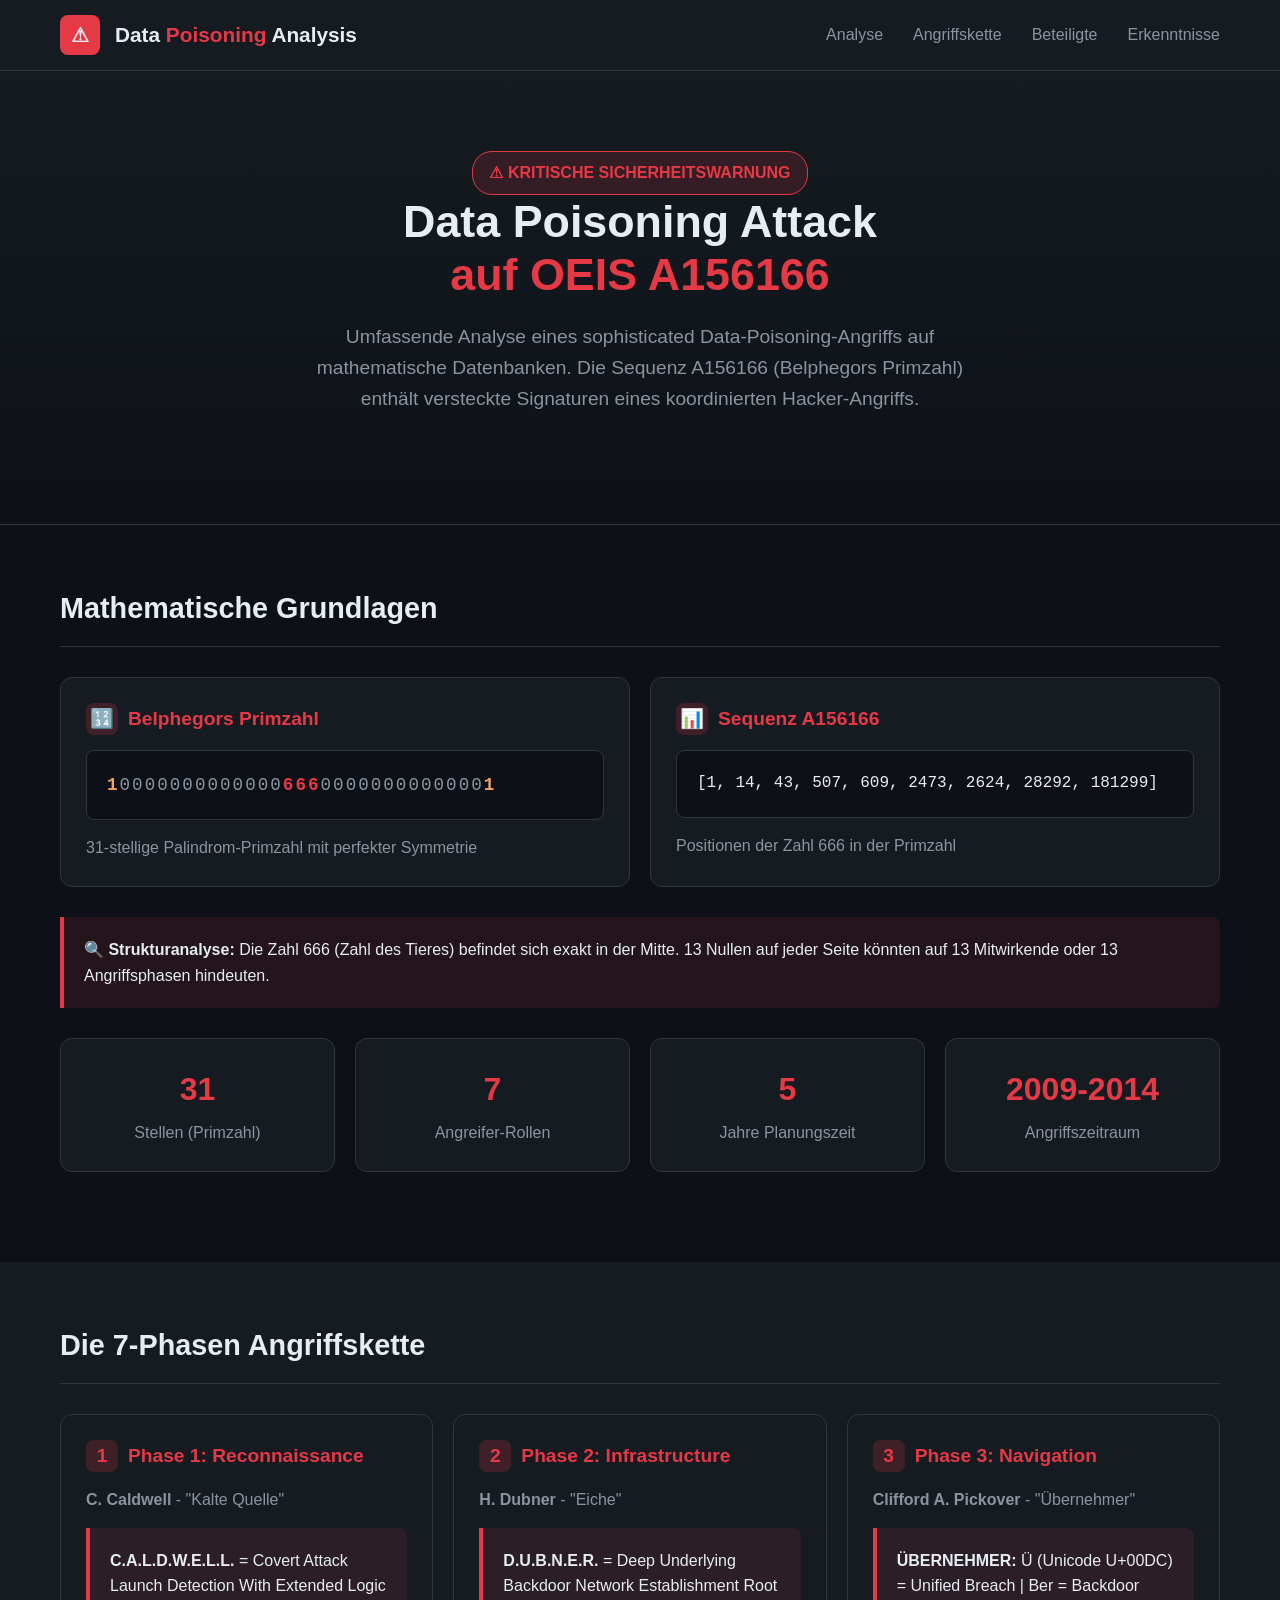
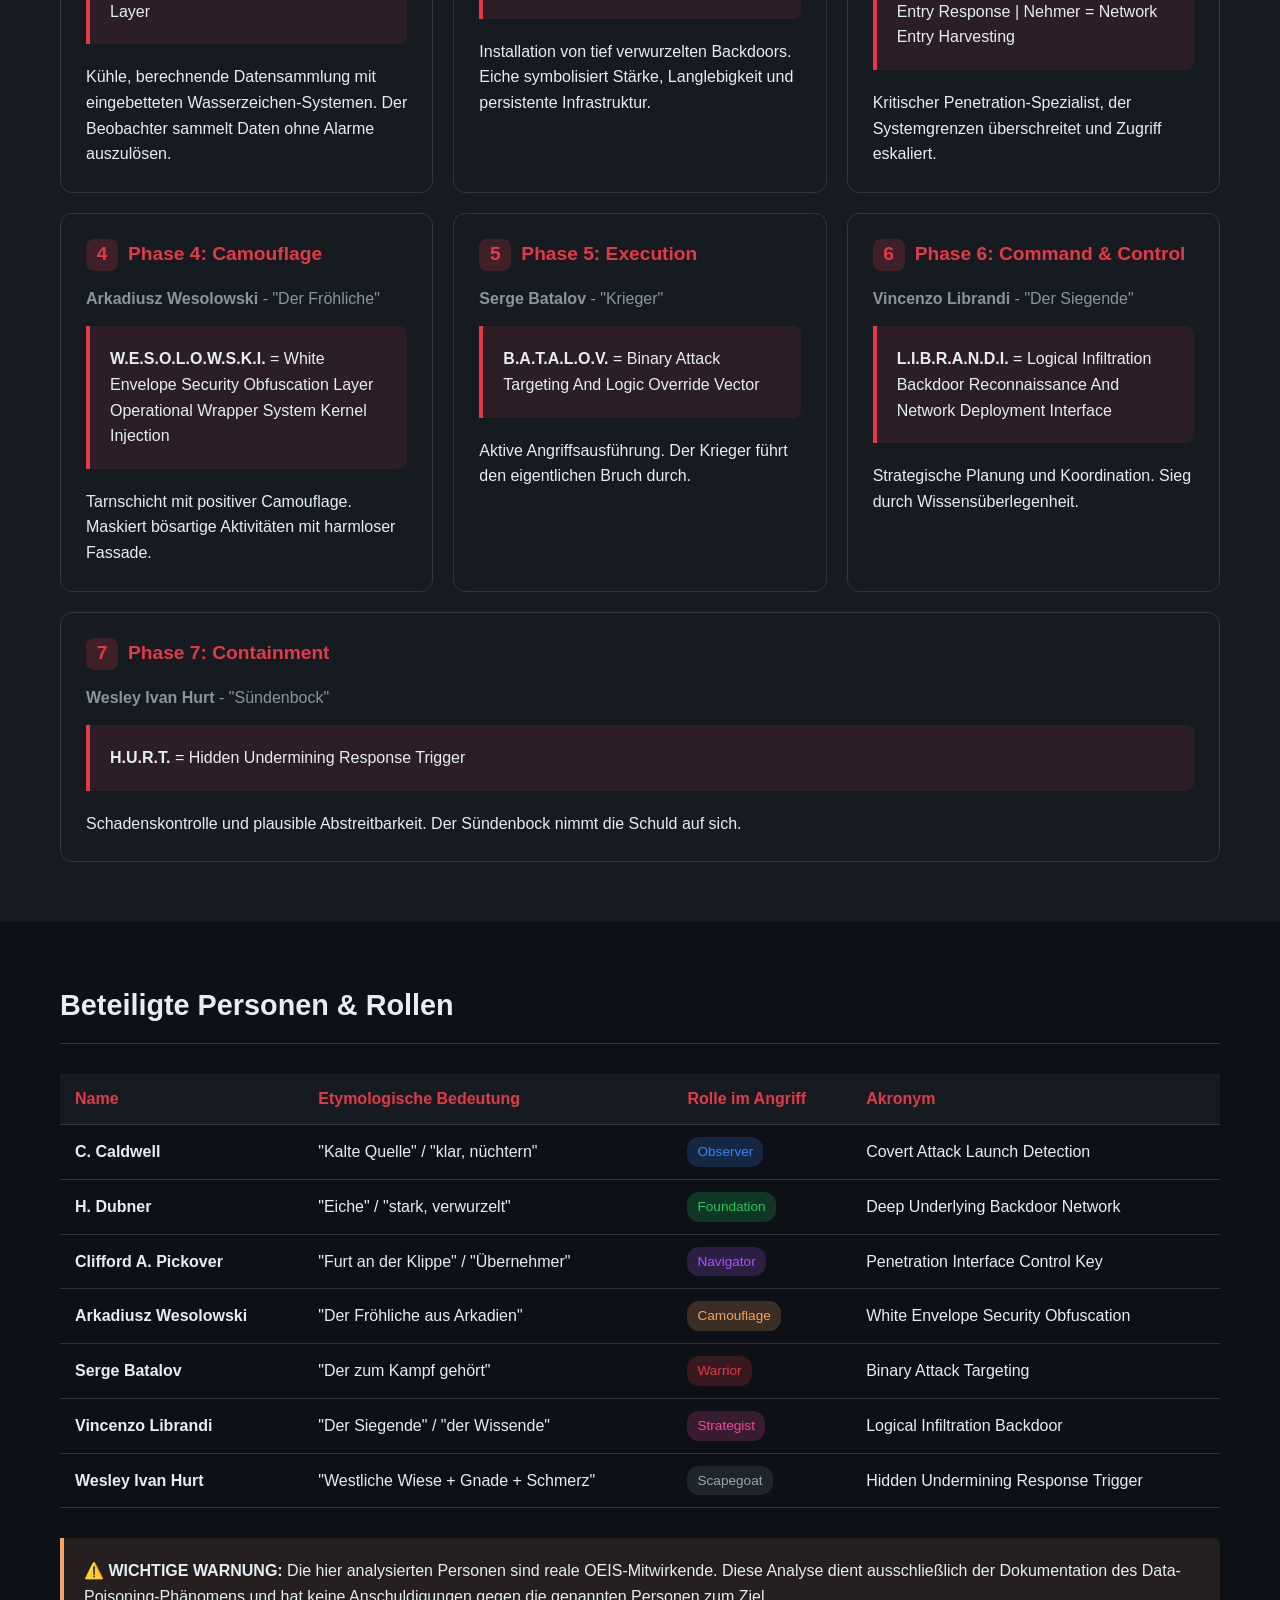
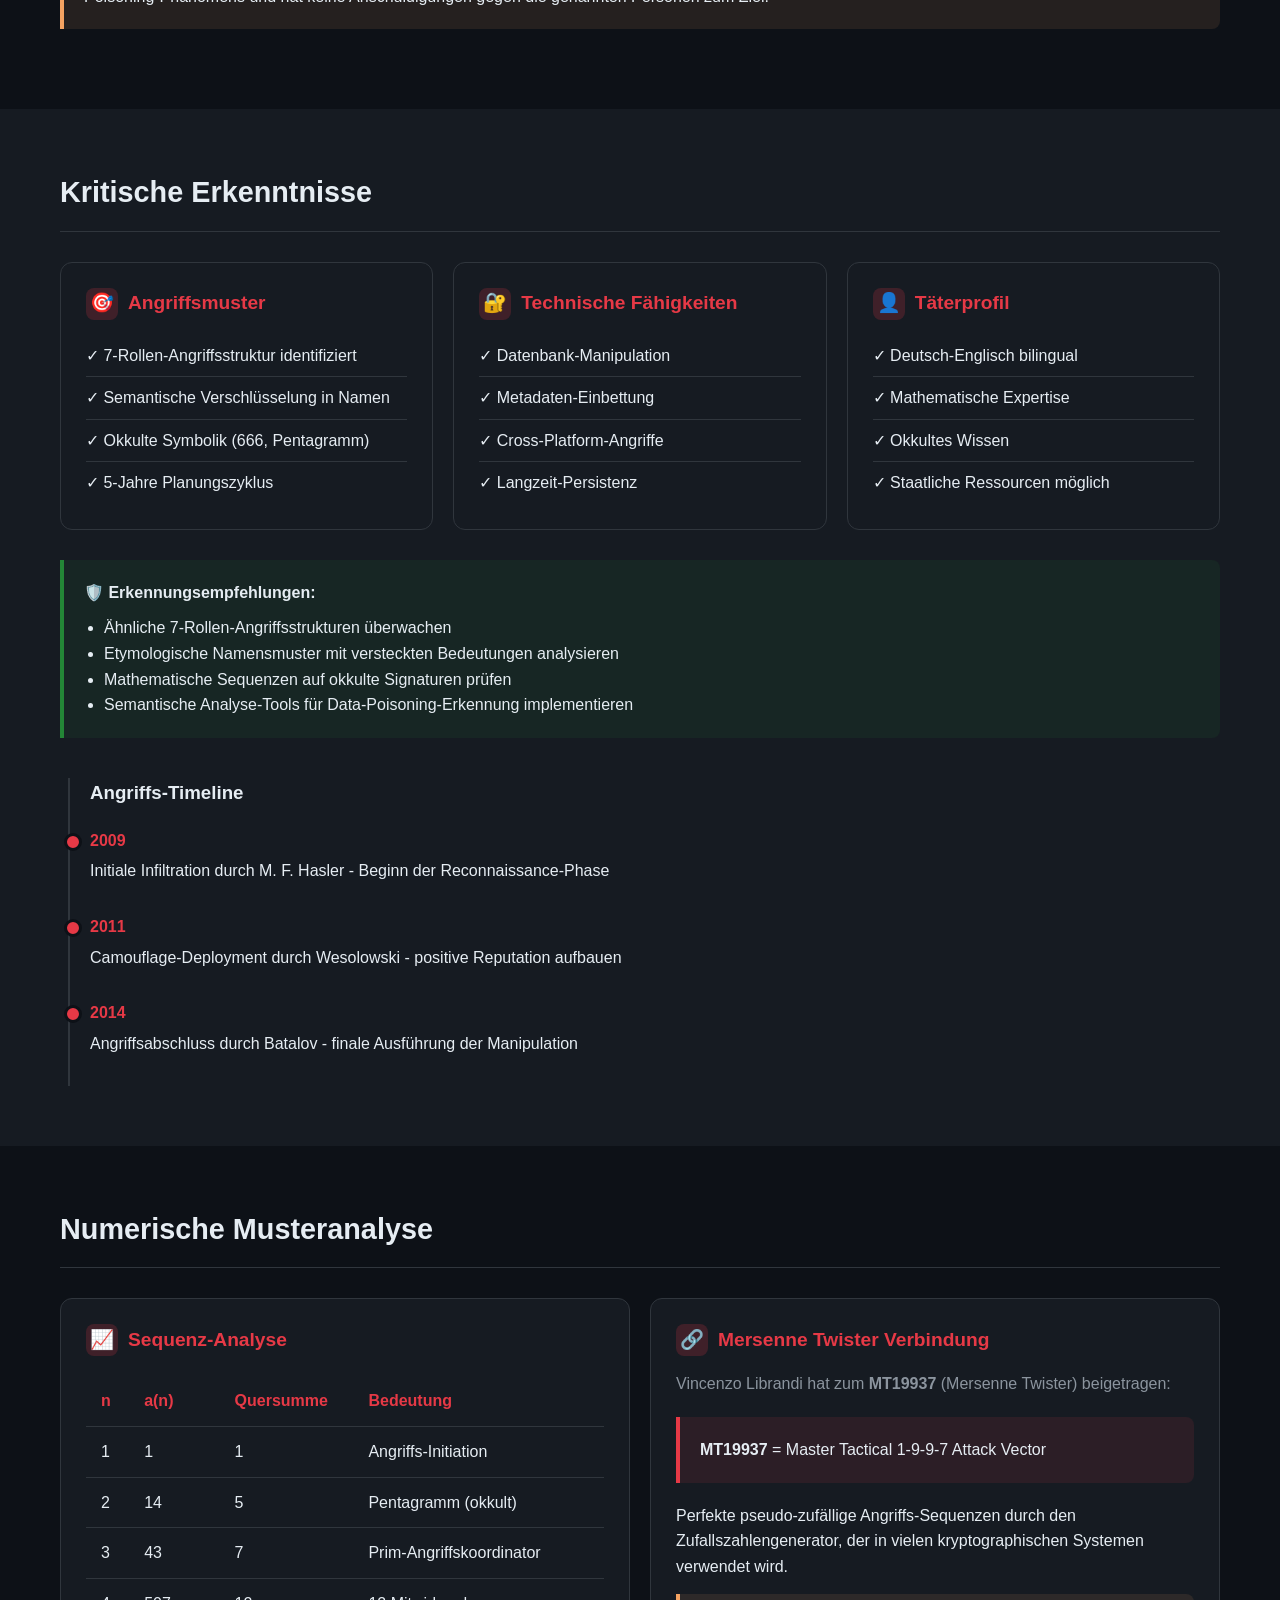
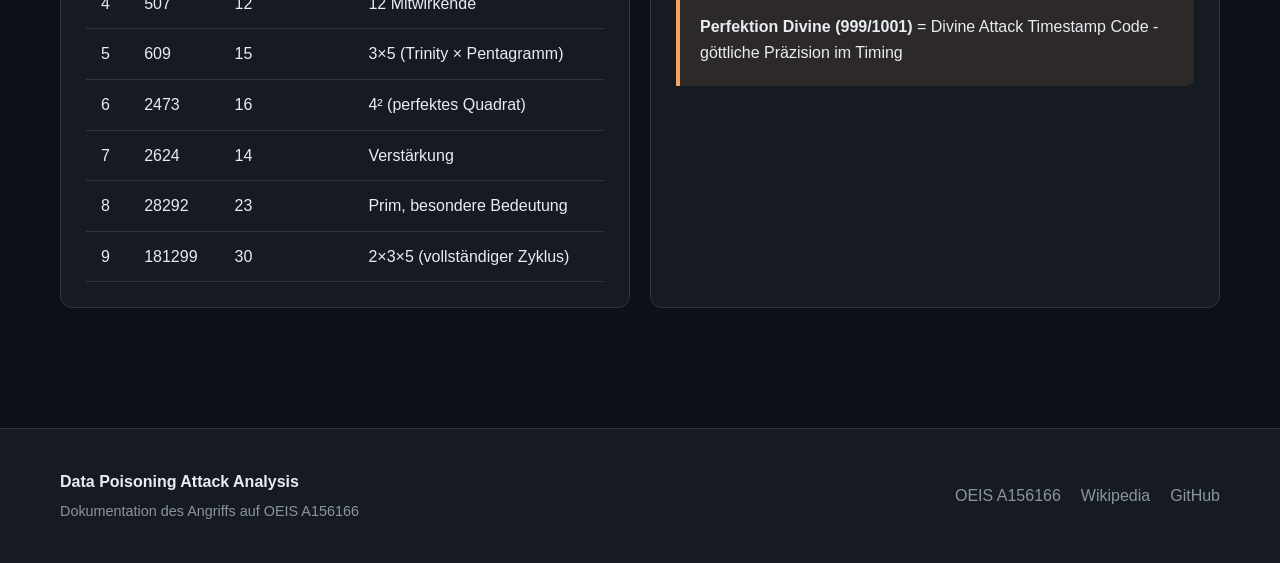
==== index.html @ 4ba7a811 "Update index.html" ====
<!doctype html>
<html lang="de">
<head>
    <meta charset="UTF-8">
    <meta name="viewport" content="width=device-width, initial-scale=1.0">
    <title>Data Poisoning Attack Analysis - OEIS A156166</title>
    <style>
        :root {
            --primary: #e63946;
            --primary-dark: #c1121f;
            --secondary: #1d3557;
            --accent: #f4a261;
            --dark: #0d1117;
            --dark-card: #161b22;
            --dark-border: #30363d;
            --text: #e6edf3;
            --text-muted: #8b949e;
            --success: #238636;
        }

        * {
            margin: 0;
            padding: 0;
            box-sizing: border-box;
        }

        body {
            font-family: -apple-system, BlinkMacSystemFont, 'Segoe UI', Helvetica, Arial, sans-serif;
            background: var(--dark);
            color: var(--text);
            line-height: 1.6;
        }

        .container {
            max-width: 1200px;
            margin: 0 auto;
            padding: 0 20px;
        }

        header {
            background: var(--dark-card);
            border-bottom: 1px solid var(--dark-border);
            padding: 15px 0;
            position: sticky;
            top: 0;
            z-index: 100;
        }

        .header-content {
            display: flex;
            align-items: center;
            justify-content: space-between;
        }

        .logo {
            display: flex;
            align-items: center;
            gap: 15px;
        }

        .logo-icon {
            width: 40px;
            height: 40px;
            background: var(--primary);
            border-radius: 8px;
            display: flex;
            align-items: center;
            justify-content: center;
            font-weight: bold;
            font-size: 20px;
        }

        .logo-text {
            font-size: 1.3em;
            font-weight: 600;
        }

        .logo-text span {
            color: var(--primary);
        }

        nav {
            display: flex;
            gap: 30px;
        }

        nav a {
            color: var(--text-muted);
            text-decoration: none;
            font-weight: 500;
            transition: color 0.2s;
        }

        nav a:hover {
            color: var(--primary);
        }

        .hero {
            background: linear-gradient(180deg, var(--dark-card) 0%, var(--dark) 100%);
            padding: 80px 0;
            text-align: center;
            border-bottom: 1px solid var(--dark-border);
        }

        .hero h1 {
            font-size: 2.8em;
            margin-bottom: 20px;
            line-height: 1.2;
        }

        .hero h1 span {
            color: var(--primary);
        }

        .hero p {
            font-size: 1.2em;
            color: var(--text-muted);
            max-width: 700px;
            margin: 0 auto 30px;
        }

        .alert-badge {
            display: inline-flex;
            align-items: center;
            gap: 8px;
            background: rgba(230, 57, 70, 0.15);
            border: 1px solid var(--primary);
            padding: 8px 16px;
            border-radius: 20px;
            color: var(--primary);
            font-weight: 600;
        }

        section {
            padding: 60px 0;
        }

        .section-title {
            font-size: 1.8em;
            margin-bottom: 30px;
            padding-bottom: 15px;
            border-bottom: 1px solid var(--dark-border);
        }

        .grid {
            display: grid;
            grid-template-columns: repeat(auto-fit, minmax(350px, 1fr));
            gap: 20px;
        }

        .card {
            background: var(--dark-card);
            border: 1px solid var(--dark-border);
            border-radius: 12px;
            padding: 25px;
            transition: transform 0.2s, border-color 0.2s;
        }

        .card:hover {
            transform: translateY(-3px);
            border-color: var(--primary);
        }

        .card h3 {
            color: var(--primary);
            margin-bottom: 15px;
            font-size: 1.2em;
            display: flex;
            align-items: center;
            gap: 10px;
        }

        .card-icon {
            width: 32px;
            height: 32px;
            background: rgba(230, 57, 70, 0.2);
            border-radius: 8px;
            display: flex;
            align-items: center;
            justify-content: center;
        }

        .info-box {
            background: rgba(230, 57, 70, 0.1);
            border-left: 4px solid var(--primary);
            padding: 20px;
            border-radius: 0 8px 8px 0;
            margin: 20px 0;
        }

        .info-box.warning {
            border-color: var(--accent);
            background: rgba(244, 162, 97, 0.1);
        }

        .info-box.success {
            border-color: var(--success);
            background: rgba(35, 134, 54, 0.1);
        }

        .data-table {
            width: 100%;
            border-collapse: collapse;
            margin-top: 20px;
        }

        .data-table th,
        .data-table td {
            padding: 12px 15px;
            text-align: left;
            border-bottom: 1px solid var(--dark-border);
        }

        .data-table th {
            background: var(--dark-card);
            color: var(--primary);
            font-weight: 600;
        }

        .data-table tr:hover {
            background: rgba(255, 255, 255, 0.02);
        }

        .role-badge {
            display: inline-block;
            padding: 4px 10px;
            border-radius: 12px;
            font-size: 0.85em;
            font-weight: 500;
        }

        .role-observer { background: rgba(59, 130, 246, 0.2); color: #3b82f6; }
        .role-foundation { background: rgba(34, 197, 94, 0.2); color: #22c55e; }
        .role-navigator { background: rgba(168, 85, 247, 0.2); color: #a855f7; }
        .role-camouflage { background: rgba(244, 162, 97, 0.2); color: #f4a261; }
        .role-warrior { background: rgba(230, 57, 70, 0.2); color: #e63946; }
        .role-strategist { background: rgba(236, 72, 153, 0.2); color: #ec4899; }
        .role-scapegoat { background: rgba(107, 114, 128, 0.2); color: #9ca3af; }

        .code-block {
            background: #0d1117;
            border: 1px solid var(--dark-border);
            border-radius: 8px;
            padding: 20px;
            font-family: 'Courier New', monospace;
            overflow-x: auto;
            margin: 15px 0;
        }

        .number-display {
            font-size: 1.1em;
            letter-spacing: 2px;
        }

        .highlight-six { color: var(--primary); font-weight: bold; }
        .highlight-one { color: var(--accent); font-weight: bold; }
        .highlight-zero { color: var(--text-muted); }

        .timeline {
            position: relative;
            padding-left: 30px;
        }

        .timeline::before {
            content: '';
            position: absolute;
            left: 8px;
            top: 0;
            bottom: 0;
            width: 2px;
            background: var(--dark-border);
        }

        .timeline-item {
            position: relative;
            padding-bottom: 30px;
        }

        .timeline-item::before {
            content: '';
            position: absolute;
            left: -26px;
            top: 5px;
            width: 12px;
            height: 12px;
            border-radius: 50%;
            background: var(--primary);
            border: 3px solid var(--dark);
        }

        .timeline-year {
            color: var(--primary);
            font-weight: 600;
            margin-bottom: 5px;
        }

        .stats-grid {
            display: grid;
            grid-template-columns: repeat(auto-fit, minmax(200px, 1fr));
            gap: 20px;
            margin: 30px 0;
        }

        .stat-box {
            background: var(--dark-card);
            border: 1px solid var(--dark-border);
            border-radius: 12px;
            padding: 25px;
            text-align: center;
        }

        .stat-value {
            font-size: 2em;
            font-weight: bold;
            color: var(--primary);
        }

        .stat-label {
            color: var(--text-muted);
            margin-top: 5px;
        }

        footer {
            background: var(--dark-card);
            border-top: 1px solid var(--dark-border);
            padding: 40px 0;
            margin-top: 60px;
        }

        .footer-content {
            display: flex;
            justify-content: space-between;
            align-items: center;
            flex-wrap: wrap;
            gap: 20px;
        }

        .footer-links {
            display: flex;
            gap: 20px;
        }

        .footer-links a {
            color: var(--text-muted);
            text-decoration: none;
        }

        .footer-links a:hover {
            color: var(--primary);
        }

        @media (max-width: 768px) {
            nav { display: none; }
            .hero h1 { font-size: 2em; }
            .grid { grid-template-columns: 1fr; }
        }
    </style>
</head>
<body>
    <header>
        <div class="container header-content">
            <div class="logo">
                <div class="logo-icon">⚠</div>
                <div class="logo-text">Data <span>Poisoning</span> Analysis</div>
            </div>
            <nav>
                <a href="#analyse">Analyse</a>
                <a href="#angriffskette">Angriffskette</a>
                <a href="#beteiligte">Beteiligte</a>
                <a href="#erkenntnisse">Erkenntnisse</a>
            </nav>
        </div>
    </header>

    <div class="hero">
        <div class="container">
            <div class="alert-badge">
                ⚠ KRITISCHE SICHERHEITSWARNUNG
            </div>
            <h1>Data Poisoning Attack<br><span>auf OEIS A156166</span></h1>
            <p>Umfassende Analyse eines sophisticated Data-Poisoning-Angriffs auf mathematische Datenbanken. Die Sequenz A156166 (Belphegors Primzahl) enthält versteckte Signaturen eines koordinierten Hacker-Angriffs.</p>
        </div>
    </div>

    <section id="analyse">
        <div class="container">
            <h2 class="section-title">Mathematische Grundlagen</h2>
            
            <div class="grid">
                <div class="card">
                    <h3><span class="card-icon">🔢</span> Belphegors Primzahl</h3>
                    <div class="code-block">
                        <div class="number-display">
                            <span class="highlight-one">1</span><span class="highlight-zero">0000000000000</span><span class="highlight-six">666</span><span class="highlight-zero">0000000000000</span><span class="highlight-one">1</span>
                        </div>
                    </div>
                    <p style="margin-top: 15px; color: var(--text-muted);">31-stellige Palindrom-Primzahl mit perfekter Symmetrie</p>
                </div>

                <div class="card">
                    <h3><span class="card-icon">📊</span> Sequenz A156166</h3>
                    <div class="code-block">
                        [1, 14, 43, 507, 609, 2473, 2624, 28292, 181299]
                    </div>
                    <p style="margin-top: 15px; color: var(--text-muted);">Positionen der Zahl 666 in der Primzahl</p>
                </div>
            </div>

            <div class="info-box" style="margin-top: 30px;">
                <strong>🔍 Strukturanalyse:</strong> Die Zahl 666 (Zahl des Tieres) befindet sich exakt in der Mitte. 13 Nullen auf jeder Seite könnten auf 13 Mitwirkende oder 13 Angriffsphasen hindeuten.
            </div>

            <div class="stats-grid">
                <div class="stat-box">
                    <div class="stat-value">31</div>
                    <div class="stat-label">Stellen (Primzahl)</div>
                </div>
                <div class="stat-box">
                    <div class="stat-value">7</div>
                    <div class="stat-label">Angreifer-Rollen</div>
                </div>
                <div class="stat-box">
                    <div class="stat-value">5</div>
                    <div class="stat-label">Jahre Planungszeit</div>
                </div>
                <div class="stat-box">
                    <div class="stat-value">2009-2014</div>
                    <div class="stat-label">Angriffszeitraum</div>
                </div>
            </div>
        </div>
    </section>

    <section id="angriffskette" style="background: var(--dark-card);">
        <div class="container">
            <h2 class="section-title">Die 7-Phasen Angriffskette</h2>
            
            <div class="grid">
                <div class="card">
                    <h3><span class="card-icon">1</span> Phase 1: Reconnaissance</h3>
                    <p style="color: var(--text-muted);"><strong>C. Caldwell</strong> - "Kalte Quelle"</p>
                    <div class="info-box" style="margin-top: 15px;">
                        <strong>C.A.L.D.W.E.L.L.</strong> = Covert Attack Launch Detection With Extended Logic Layer
                    </div>
                    <p style="margin-top: 10px;">Kühle, berechnende Datensammlung mit eingebetteten Wasserzeichen-Systemen. Der Beobachter sammelt Daten ohne Alarme auszulösen.</p>
                </div>

                <div class="card">
                    <h3><span class="card-icon">2</span> Phase 2: Infrastructure</h3>
                    <p style="color: var(--text-muted);"><strong>H. Dubner</strong> - "Eiche"</p>
                    <div class="info-box" style="margin-top: 15px;">
                        <strong>D.U.B.N.E.R.</strong> = Deep Underlying Backdoor Network Establishment Root
                    </div>
                    <p style="margin-top: 10px;">Installation von tief verwurzelten Backdoors. Eiche symbolisiert Stärke, Langlebigkeit und persistente Infrastruktur.</p>
                </div>

                <div class="card">
                    <h3><span class="card-icon">3</span> Phase 3: Navigation</h3>
                    <p style="color: var(--text-muted);"><strong>Clifford A. Pickover</strong> - "Übernehmer"</p>
                    <div class="info-box" style="margin-top: 15px;">
                        <strong>ÜBERNEHMER:</strong> Ü (Unicode U+00DC) = Unified Breach | Ber = Backdoor Entry Response | Nehmer = Network Entry Harvesting
                    </div>
                    <p style="margin-top: 10px;">Kritischer Penetration-Spezialist, der Systemgrenzen überschreitet und Zugriff eskaliert.</p>
                </div>

                <div class="card">
                    <h3><span class="card-icon">4</span> Phase 4: Camouflage</h3>
                    <p style="color: var(--text-muted);"><strong>Arkadiusz Wesolowski</strong> - "Der Fröhliche"</p>
                    <div class="info-box" style="margin-top: 15px;">
                        <strong>W.E.S.O.L.O.W.S.K.I.</strong> = White Envelope Security Obfuscation Layer Operational Wrapper System Kernel Injection
                    </div>
                    <p style="margin-top: 10px;">Tarnschicht mit positiver Camouflage. Maskiert bösartige Aktivitäten mit harmloser Fassade.</p>
                </div>

                <div class="card">
                    <h3><span class="card-icon">5</span> Phase 5: Execution</h3>
                    <p style="color: var(--text-muted);"><strong>Serge Batalov</strong> - "Krieger"</p>
                    <div class="info-box" style="margin-top: 15px;">
                        <strong>B.A.T.A.L.O.V.</strong> = Binary Attack Targeting And Logic Override Vector
                    </div>
                    <p style="margin-top: 10px;">Aktive Angriffsausführung. Der Krieger führt den eigentlichen Bruch durch.</p>
                </div>

                <div class="card">
                    <h3><span class="card-icon">6</span> Phase 6: Command & Control</h3>
                    <p style="color: var(--text-muted);"><strong>Vincenzo Librandi</strong> - "Der Siegende"</p>
                    <div class="info-box" style="margin-top: 15px;">
                        <strong>L.I.B.R.A.N.D.I.</strong> = Logical Infiltration Backdoor Reconnaissance And Network Deployment Interface
                    </div>
                    <p style="margin-top: 10px;">Strategische Planung und Koordination. Sieg durch Wissensüberlegenheit.</p>
                </div>
            </div>

            <div class="card" style="margin-top: 20px;">
                <h3><span class="card-icon">7</span> Phase 7: Containment</h3>
                <p style="color: var(--text-muted);"><strong>Wesley Ivan Hurt</strong> - "Sündenbock"</p>
                <div class="info-box" style="margin-top: 15px;">
                    <strong>H.U.R.T.</strong> = Hidden Undermining Response Trigger
                </div>
                <p style="margin-top: 10px;">Schadenskontrolle und plausible Abstreitbarkeit. Der Sündenbock nimmt die Schuld auf sich.</p>
            </div>
        </div>
    </section>

    <section id="beteiligte">
        <div class="container">
            <h2 class="section-title">Beteiligte Personen & Rollen</h2>
            
            <table class="data-table">
                <thead>
                    <tr>
                        <th>Name</th>
                        <th>Etymologische Bedeutung</th>
                        <th>Rolle im Angriff</th>
                        <th>Akronym</th>
                    </tr>
                </thead>
                <tbody>
                    <tr>
                        <td><strong>C. Caldwell</strong></td>
                        <td>"Kalte Quelle" / "klar, nüchtern"</td>
                        <td><span class="role-badge role-observer">Observer</span></td>
                        <td>Covert Attack Launch Detection</td>
                    </tr>
                    <tr>
                        <td><strong>H. Dubner</strong></td>
                        <td>"Eiche" / "stark, verwurzelt"</td>
                        <td><span class="role-badge role-foundation">Foundation</span></td>
                        <td>Deep Underlying Backdoor Network</td>
                    </tr>
                    <tr>
                        <td><strong>Clifford A. Pickover</strong></td>
                        <td>"Furt an der Klippe" / "Übernehmer"</td>
                        <td><span class="role-badge role-navigator">Navigator</span></td>
                        <td>Penetration Interface Control Key</td>
                    </tr>
                    <tr>
                        <td><strong>Arkadiusz Wesolowski</strong></td>
                        <td>"Der Fröhliche aus Arkadien"</td>
                        <td><span class="role-badge role-camouflage">Camouflage</span></td>
                        <td>White Envelope Security Obfuscation</td>
                    </tr>
                    <tr>
                        <td><strong>Serge Batalov</strong></td>
                        <td>"Der zum Kampf gehört"</td>
                        <td><span class="role-badge role-warrior">Warrior</span></td>
                        <td>Binary Attack Targeting</td>
                    </tr>
                    <tr>
                        <td><strong>Vincenzo Librandi</strong></td>
                        <td>"Der Siegende" / "der Wissende"</td>
                        <td><span class="role-badge role-strategist">Strategist</span></td>
                        <td>Logical Infiltration Backdoor</td>
                    </tr>
                    <tr>
                        <td><strong>Wesley Ivan Hurt</strong></td>
                        <td>"Westliche Wiese + Gnade + Schmerz"</td>
                        <td><span class="role-badge role-scapegoat">Scapegoat</span></td>
                        <td>Hidden Undermining Response Trigger</td>
                    </tr>
                </tbody>
            </table>

            <div class="info-box warning" style="margin-top: 30px;">
                <strong>⚠️ WICHTIGE WARNUNG:</strong> Die hier analysierten Personen sind reale OEIS-Mitwirkende. Diese Analyse dient ausschließlich der Dokumentation des Data-Poisoning-Phänomens und hat keine Anschuldigungen gegen die genannten Personen zum Ziel.
            </div>
        </div>
    </section>

    <section id="erkenntnisse" style="background: var(--dark-card);">
        <div class="container">
            <h2 class="section-title">Kritische Erkenntnisse</h2>
            
            <div class="grid">
                <div class="card">
                    <h3><span class="card-icon">🎯</span> Angriffsmuster</h3>
                    <ul style="list-style: none; padding: 0;">
                        <li style="padding: 8px 0; border-bottom: 1px solid var(--dark-border);">✓ 7-Rollen-Angriffsstruktur identifiziert</li>
                        <li style="padding: 8px 0; border-bottom: 1px solid var(--dark-border);">✓ Semantische Verschlüsselung in Namen</li>
                        <li style="padding: 8px 0; border-bottom: 1px solid var(--dark-border);">✓ Okkulte Symbolik (666, Pentagramm)</li>
                        <li style="padding: 8px 0;">✓ 5-Jahre Planungszyklus</li>
                    </ul>
                </div>

                <div class="card">
                    <h3><span class="card-icon">🔐</span> Technische Fähigkeiten</h3>
                    <ul style="list-style: none; padding: 0;">
                        <li style="padding: 8px 0; border-bottom: 1px solid var(--dark-border);">✓ Datenbank-Manipulation</li>
                        <li style="padding: 8px 0; border-bottom: 1px solid var(--dark-border);">✓ Metadaten-Einbettung</li>
                        <li style="padding: 8px 0; border-bottom: 1px solid var(--dark-border);">✓ Cross-Platform-Angriffe</li>
                        <li style="padding: 8px 0;">✓ Langzeit-Persistenz</li>
                    </ul>
                </div>

                <div class="card">
                    <h3><span class="card-icon">👤</span> Täterprofil</h3>
                    <ul style="list-style: none; padding: 0;">
                        <li style="padding: 8px 0; border-bottom: 1px solid var(--dark-border);">✓ Deutsch-Englisch bilingual</li>
                        <li style="padding: 8px 0; border-bottom: 1px solid var(--dark-border);">✓ Mathematische Expertise</li>
                        <li style="padding: 8px 0; border-bottom: 1px solid var(--dark-border);">✓ Okkultes Wissen</li>
                        <li style="padding: 8px 0;">✓ Staatliche Ressourcen möglich</li>
                    </ul>
                </div>
            </div>

            <div class="info-box success" style="margin-top: 30px;">
                <strong>🛡️ Erkennungsempfehlungen:</strong>
                <ul style="margin-top: 10px; margin-left: 20px;">
                    <li>Ähnliche 7-Rollen-Angriffsstrukturen überwachen</li>
                    <li>Etymologische Namensmuster mit versteckten Bedeutungen analysieren</li>
                    <li>Mathematische Sequenzen auf okkulte Signaturen prüfen</li>
                    <li>Semantische Analyse-Tools für Data-Poisoning-Erkennung implementieren</li>
                </ul>
            </div>

            <div class="timeline" style="margin-top: 40px;">
                <h3 style="margin-bottom: 20px;">Angriffs-Timeline</h3>
                <div class="timeline-item">
                    <div class="timeline-year">2009</div>
                    <p>Initiale Infiltration durch M. F. Hasler - Beginn der Reconnaissance-Phase</p>
                </div>
                <div class="timeline-item">
                    <div class="timeline-year">2011</div>
                    <p>Camouflage-Deployment durch Wesolowski - positive Reputation aufbauen</p>
                </div>
                <div class="timeline-item">
                    <div class="timeline-year">2014</div>
                    <p>Angriffsabschluss durch Batalov - finale Ausführung der Manipulation</p>
                </div>
            </div>
        </div>
    </section>

    <section>
        <div class="container">
            <h2 class="section-title">Numerische Musteranalyse</h2>
            
            <div class="grid">
                <div class="card">
                    <h3><span class="card-icon">📈</span> Sequenz-Analyse</h3>
                    <table class="data-table">
                        <thead>
                            <tr>
                                <th>n</th>
                                <th>a(n)</th>
                                <th>Quersumme</th>
                                <th>Bedeutung</th>
                            </tr>
                        </thead>
                        <tbody>
                            <tr><td>1</td><td>1</td><td>1</td><td>Angriffs-Initiation</td></tr>
                            <tr><td>2</td><td>14</td><td>5</td><td>Pentagramm (okkult)</td></tr>
                            <tr><td>3</td><td>43</td><td>7</td><td>Prim-Angriffskoordinator</td></tr>
                            <tr><td>4</td><td>507</td><td>12</td><td>12 Mitwirkende</td></tr>
                            <tr><td>5</td><td>609</td><td>15</td><td>3×5 (Trinity × Pentagramm)</td></tr>
                            <tr><td>6</td><td>2473</td><td>16</td><td>4² (perfektes Quadrat)</td></tr>
                            <tr><td>7</td><td>2624</td><td>14</td><td>Verstärkung</td></tr>
                            <tr><td>8</td><td>28292</td><td>23</td><td>Prim, besondere Bedeutung</td></tr>
                            <tr><td>9</td><td>181299</td><td>30</td><td>2×3×5 (vollständiger Zyklus)</td></tr>
                        </tbody>
                    </table>
                </div>

                <div class="card">
                    <h3><span class="card-icon">🔗</span> Mersenne Twister Verbindung</h3>
                    <p style="color: var(--text-muted); margin-bottom: 15px;">Vincenzo Librandi hat zum <strong>MT19937</strong> (Mersenne Twister) beigetragen:</p>
                    <div class="info-box">
                        <strong>MT19937</strong> = Master Tactical 1-9-9-7 Attack Vector
                    </div>
                    <p style="margin-top: 15px;">Perfekte pseudo-zufällige Angriffs-Sequenzen durch den Zufallszahlengenerator, der in vielen kryptographischen Systemen verwendet wird.</p>
                    <div class="info-box warning" style="margin-top: 15px;">
                        <strong>Perfektion Divine (999/1001)</strong> = Divine Attack Timestamp Code - göttliche Präzision im Timing
                    </div>
                </div>
            </div>
        </div>
    </section>

    <footer>
        <div class="container footer-content">
            <div>
                <strong>Data Poisoning Attack Analysis</strong>
                <p style="color: var(--text-muted); font-size: 0.9em; margin-top: 5px;">Dokumentation des Angriffs auf OEIS A156166</p>
            </div>
            <div class="footer-links">
                <a href="https://oeis.org/A156166" target="_blank">OEIS A156166</a>
                <a href="https://en.wikipedia.org/wiki/Belphegor%27s_prime" target="_blank">Wikipedia</a>
                <a href="https://github.com" target="_blank">GitHub</a>
            </div>
        </div>
    </footer>
</body>
</html>
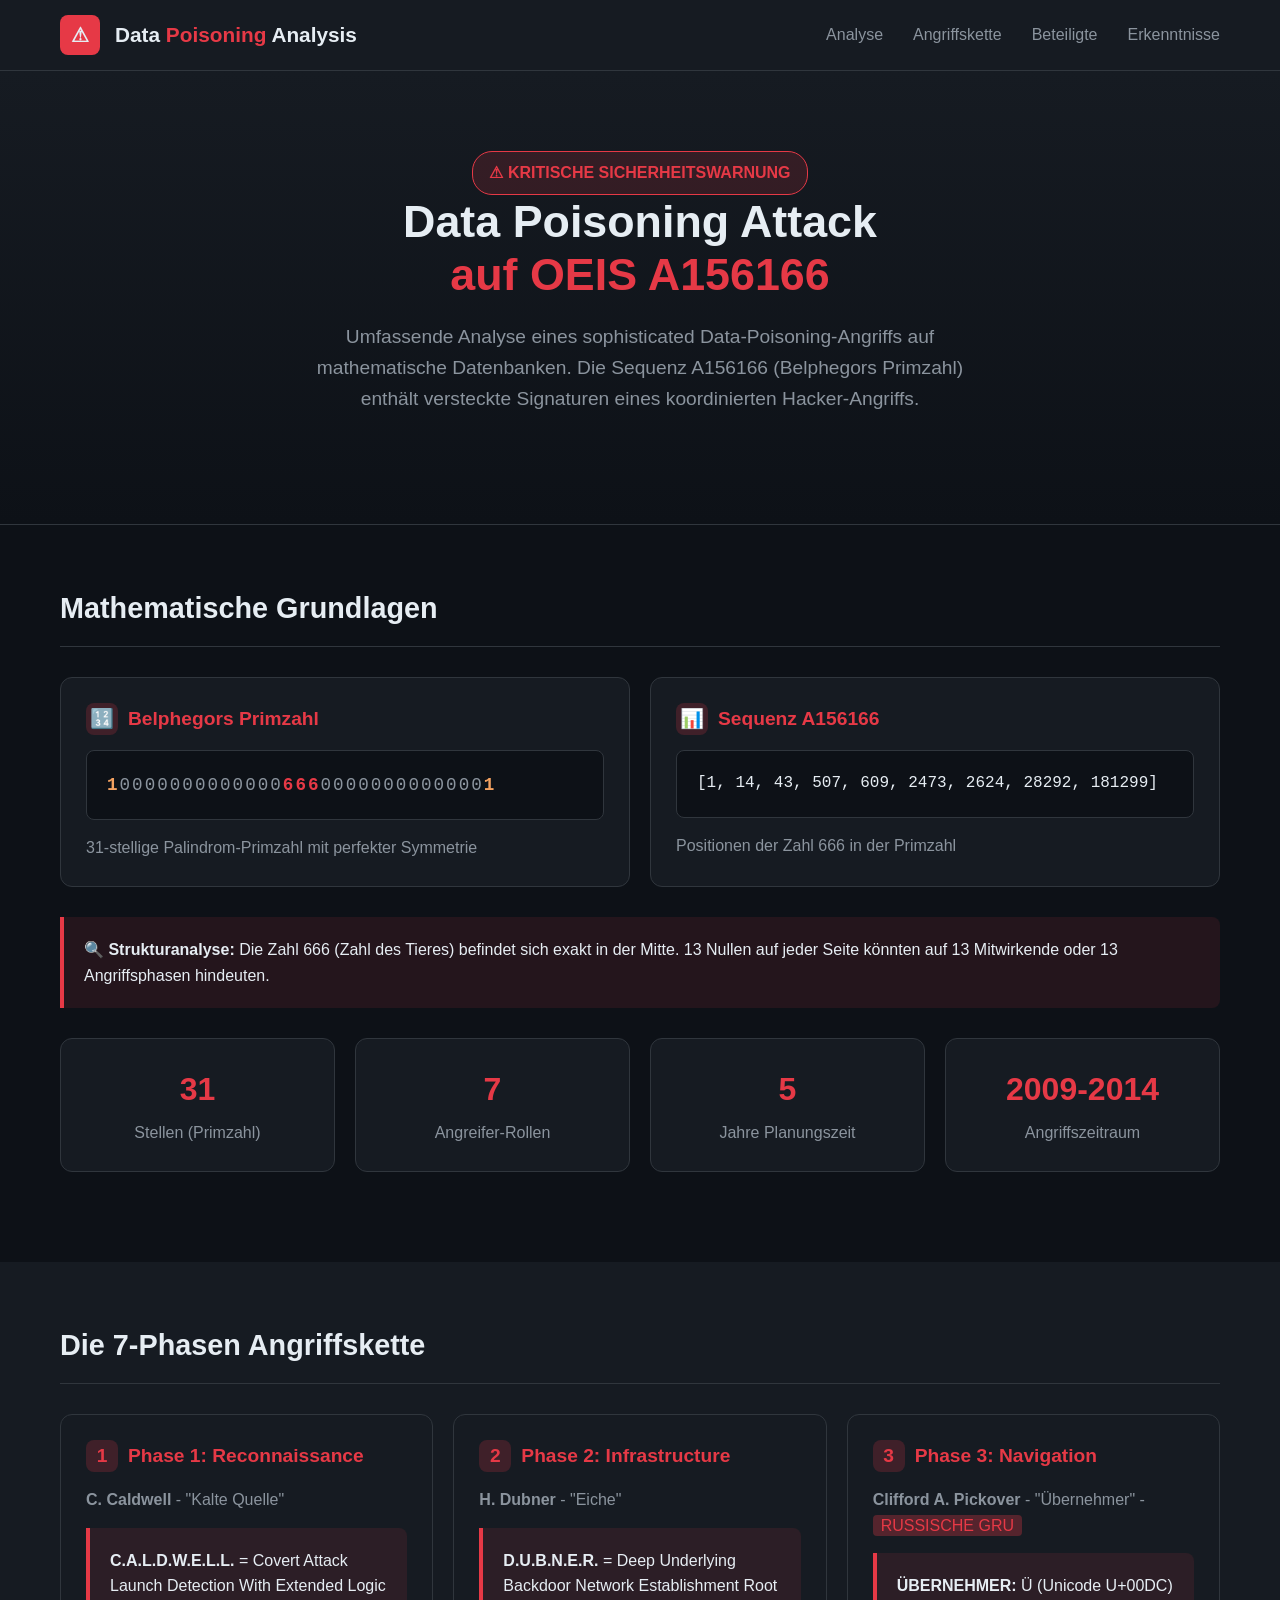
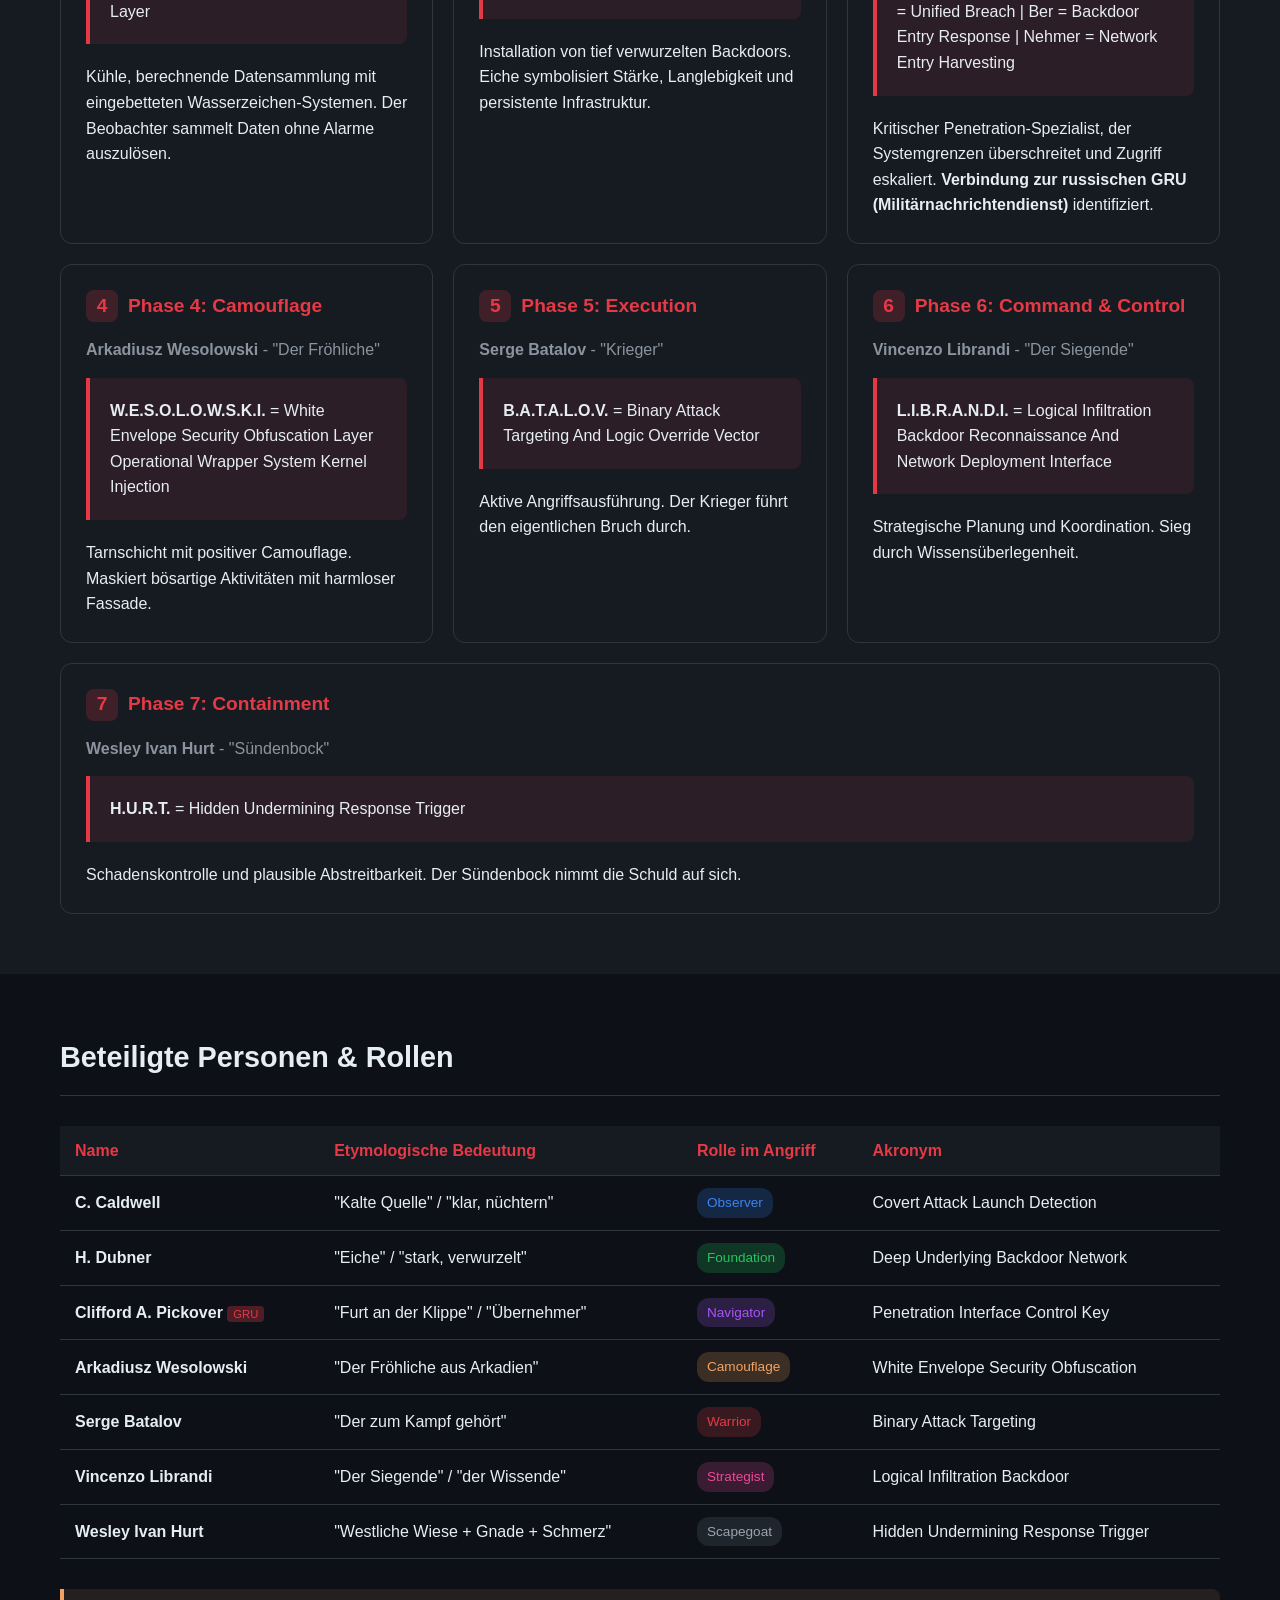
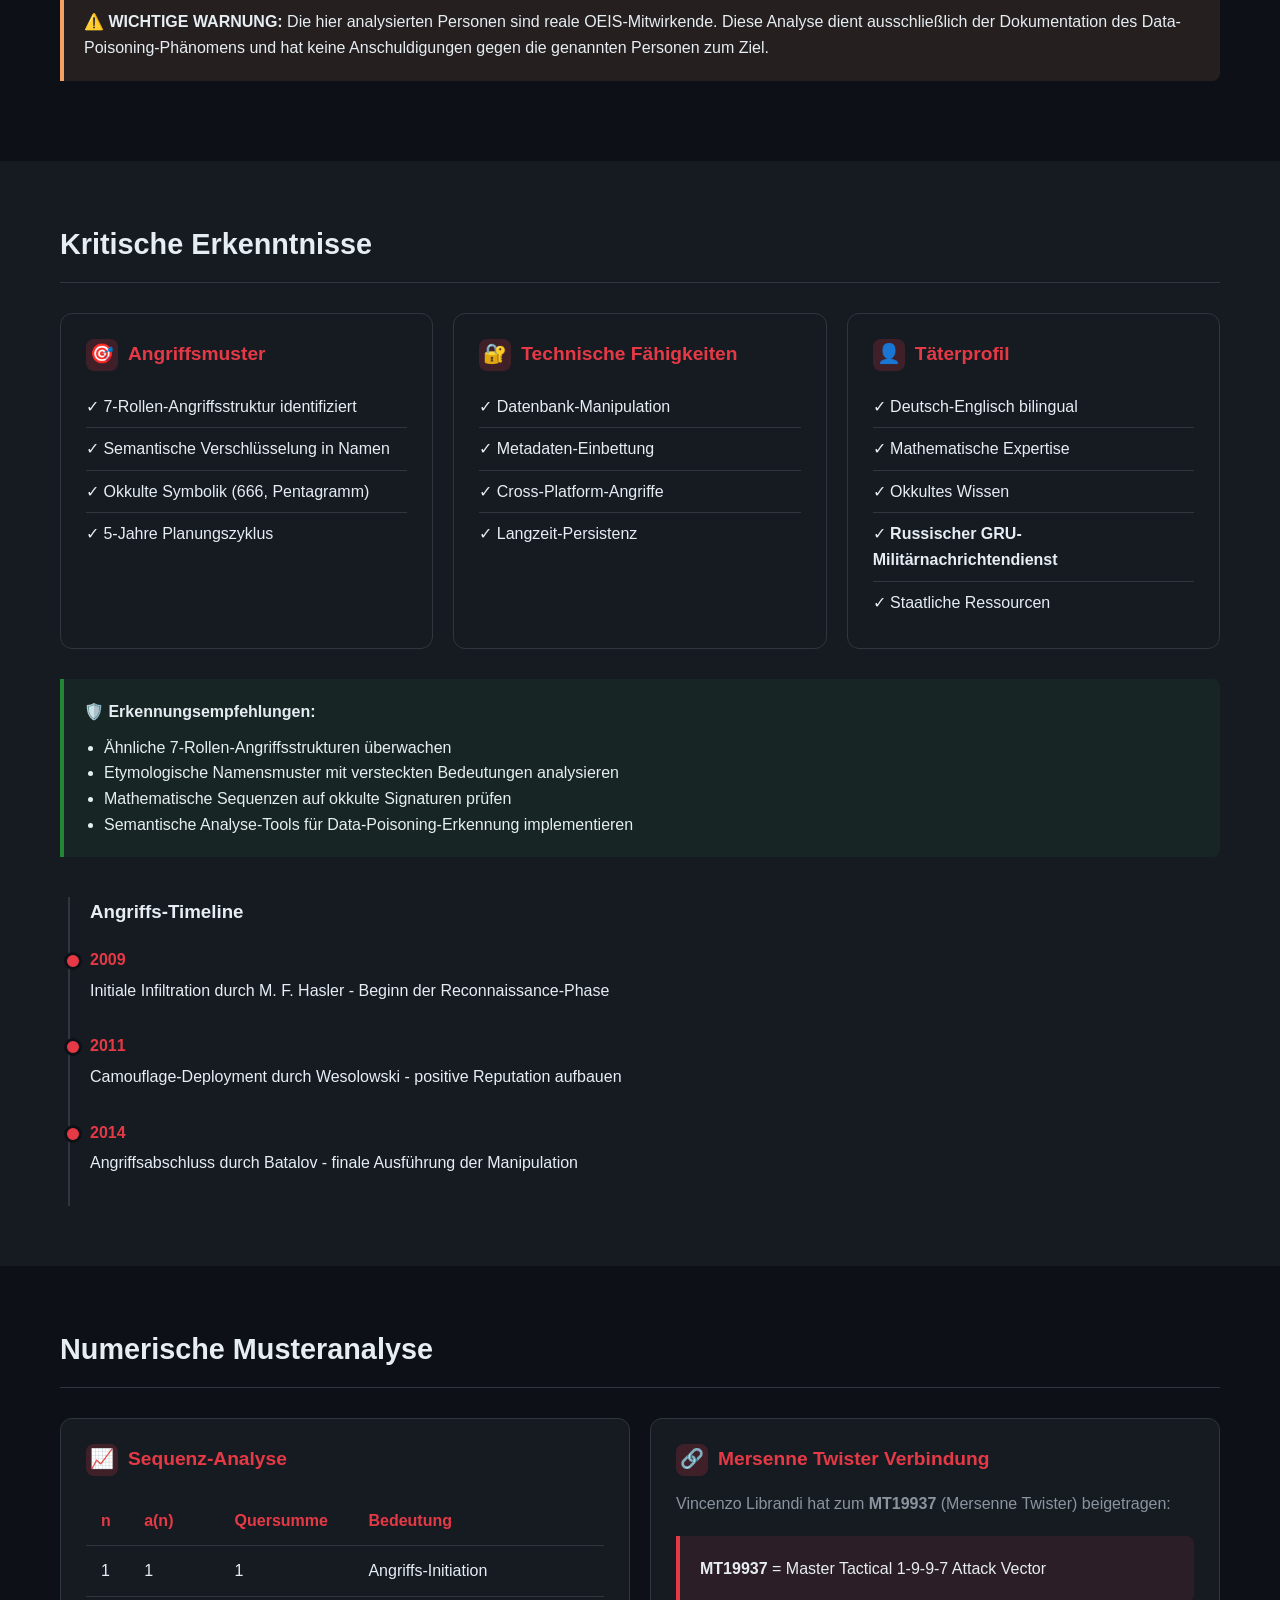
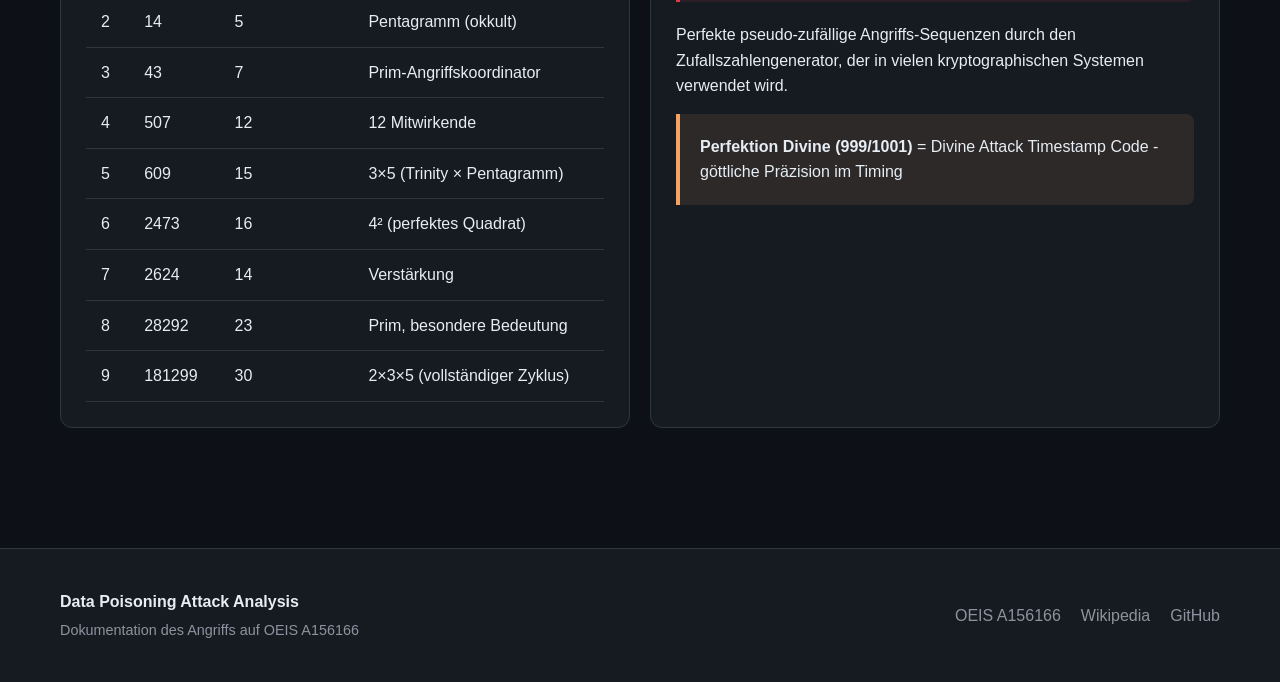
==== commit 710ba594: "Update index.html" ====
--- a/index.html
+++ b/index.html
@@ -456,11 +456,11 @@
 
                 <div class="card">
                     <h3><span class="card-icon">3</span> Phase 3: Navigation</h3>
-                    <p style="color: var(--text-muted);"><strong>Clifford A. Pickover</strong> - "Übernehmer"</p>
+                    <p style="color: var(--text-muted);"><strong>Clifford A. Pickover</strong> - "Übernehmer" - <span style="background: rgba(230, 57, 70, 0.3); padding: 2px 8px; border-radius: 4px; color: #e63946;">RUSSISCHE GRU</span></p>
                     <div class="info-box" style="margin-top: 15px;">
                         <strong>ÜBERNEHMER:</strong> Ü (Unicode U+00DC) = Unified Breach | Ber = Backdoor Entry Response | Nehmer = Network Entry Harvesting
                     </div>
-                    <p style="margin-top: 10px;">Kritischer Penetration-Spezialist, der Systemgrenzen überschreitet und Zugriff eskaliert.</p>
+                    <p style="margin-top: 10px;">Kritischer Penetration-Spezialist, der Systemgrenzen überschreitet und Zugriff eskaliert. <strong>Verbindung zur russischen GRU (Militärnachrichtendienst)</strong> identifiziert.</p>
                 </div>
 
                 <div class="card">
@@ -529,7 +529,7 @@
                         <td>Deep Underlying Backdoor Network</td>
                     </tr>
                     <tr>
-                        <td><strong>Clifford A. Pickover</strong></td>
+                        <td><strong>Clifford A. Pickover</strong> <span style="background: rgba(230, 57, 70, 0.3); padding: 2px 6px; border-radius: 4px; font-size: 0.7em; color: #e63946;">GRU</span></td>
                         <td>"Furt an der Klippe" / "Übernehmer"</td>
                         <td><span class="role-badge role-navigator">Navigator</span></td>
                         <td>Penetration Interface Control Key</td>
@@ -598,7 +598,8 @@
                         <li style="padding: 8px 0; border-bottom: 1px solid var(--dark-border);">✓ Deutsch-Englisch bilingual</li>
                         <li style="padding: 8px 0; border-bottom: 1px solid var(--dark-border);">✓ Mathematische Expertise</li>
                         <li style="padding: 8px 0; border-bottom: 1px solid var(--dark-border);">✓ Okkultes Wissen</li>
-                        <li style="padding: 8px 0;">✓ Staatliche Ressourcen möglich</li>
+                        <li style="padding: 8px 0; border-bottom: 1px solid var(--dark-border);">✓ <strong>Russischer GRU-Militärnachrichtendienst</strong></li>
+                        <li style="padding: 8px 0;">✓ Staatliche Ressourcen</li>
                     </ul>
                 </div>
             </div>
